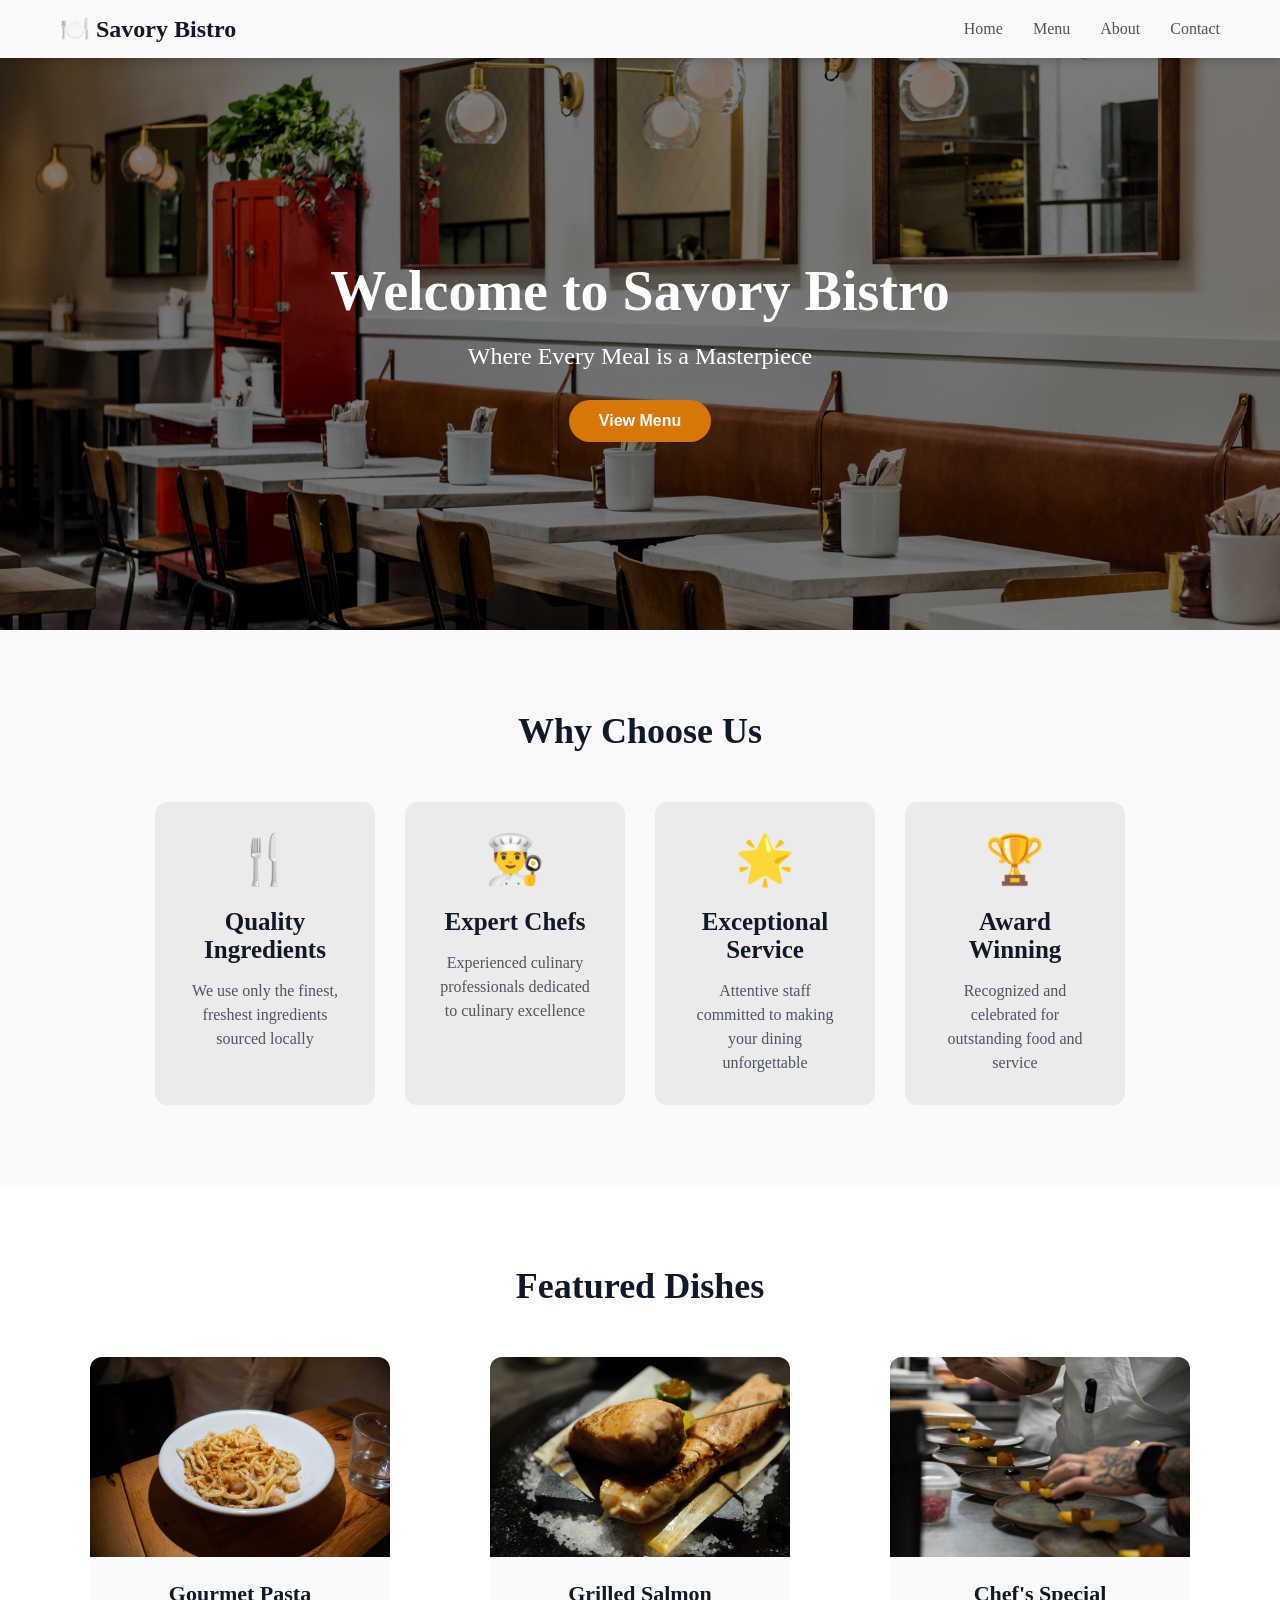
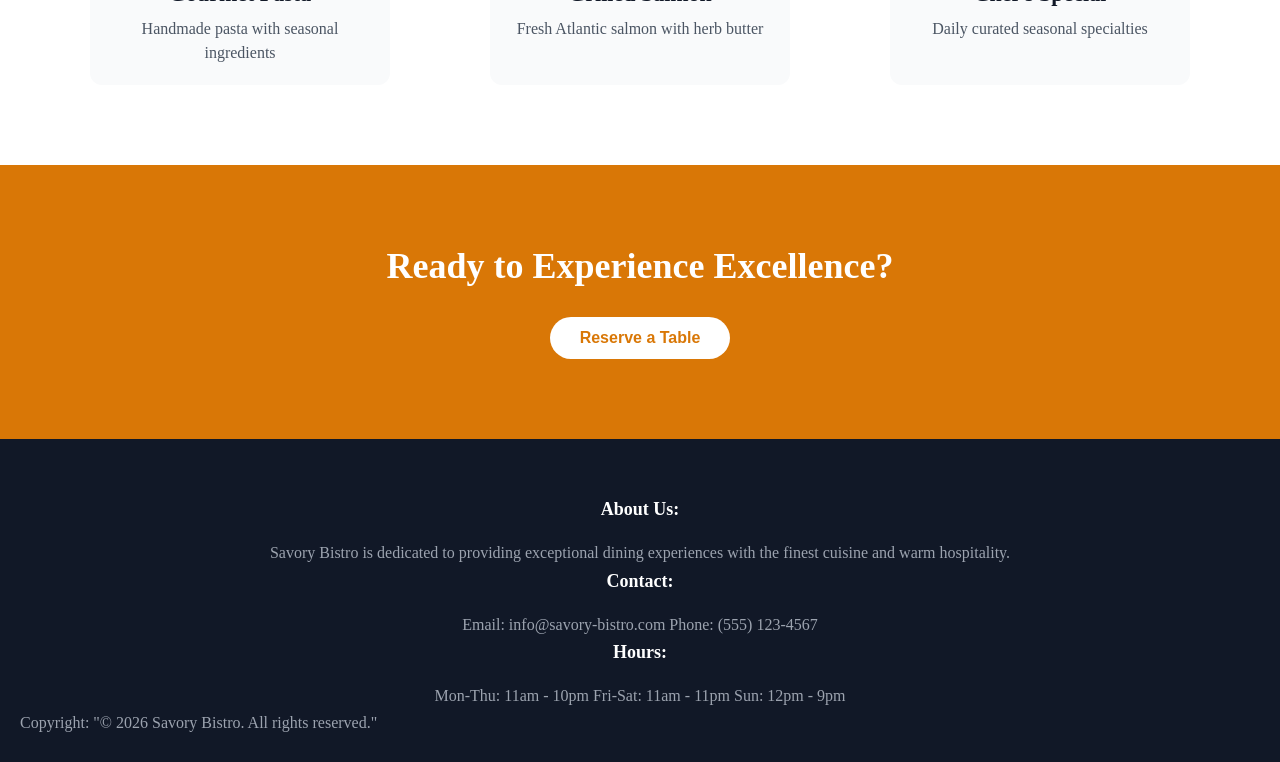
==== From-Canva-Websites/First Business Website/index.html @ 53d2c81d "added a test comment" ====
<!doctype html>
<html>
  <head>
    <meta charset="UTF-8" />
    <meta name="viewport" content="width=device-width, initial-scale=1.0" />
    <link rel="stylesheet" href="style.css">
    <title>Food Business Website</title>
  </head>
  <body>
    <nav class="navbar">
      <div class="nav-container">
        <div><h1>🍽️ Savory Bistro</h1></div>
        <ul class="nav-menu">
          <li><a href="index.html">Home</a></li>
          <li><a href="menu.html">Menu</a></li>
          <li><a href="about.html">About</a></li>
          <li><a href="contact.html">Contact</a></li>
        </ul>
        <div class="hamburger"></div>
      </div>
    </nav>
    <section class="hero">
      <div class="hero-content">
        <h1>Welcome to Savory Bistro</h1>
        <p>Where Every Meal is a Masterpiece</p>
        <button class="btn btn-primary">View Menu</button>
      </div>
    </section>
    <section class="why-choose-us">
      <h2>Why Choose Us</h2>
      <div class="cards-grid">
        <div class="card">
          <div class="card-icon">🍴</div>
          <h3>Quality Ingredients</h3>
          <p>We use only the finest, freshest ingredients sourced locally</p>
        </div>
        <div class="card">
          <div class="card-icon">👨‍🍳</div>
          <h3>Expert Chefs</h3>
          <p>
            Experienced culinary professionals dedicated to culinary excellence
          </p>
        </div>
        <div class="card">
          <div class="card-icon">🌟</div>
          <h3>Exceptional Service</h3>
          <p>Attentive staff committed to making your dining unforgettable</p>
        </div>
        <div class="card">
          <div class="card-icon">🏆</div>
          <h3>Award Winning</h3>
          <p>Recognized and celebrated for outstanding food and service</p>
        </div>
      </div>
    </section>
    <section class="featured-dishes">
      <h2>Featured Dishes</h2>
      <div class="dishes-grid">
        <div class="dish-card">
          <img src="../images/Gourmet-Pasta.jpg" alt="Gourmet Pasta">
          <h3>Gourmet Pasta</h3>
          <p>Handmade pasta with seasonal ingredients</p>
        </div>
        <div class="dish-card">
          <img src="../images/Grilled-Salmon.jpg" alt="Grilled Salmon" />
          <h3>Grilled Salmon</h3>
          <p>Fresh Atlantic salmon with herb butter</p>
        </div>
        <div class="dish-card">
          <img src="../images/Chef's-Special.jpg" alt="Chef's Special" />
          <h3>Chef's Special</h3>
          <p>Daily curated seasonal specialties</p>
        </div>
      </div>
    </section>
    <section class="cta-banner">
      <h2>Ready to Experience Excellence?</h2>
      <button class="btn btn-secondary">Reserve a Table</button>
    </section>
    <footer class="footer">
      <div class="footer-content">
        <div class="footer-section">
          <h4>About Us:</h4>
          <p>
            Savory Bistro is dedicated to providing exceptional dining
            experiences with the finest cuisine and warm hospitality.
          </p>
        </div>
      </div>
      <div class="footer-content">
        <div class="footer-section">
          <h4>Contact:</h4>
          <p>Email: info@savory-bistro.com Phone: (555) 123-4567</p>
        </div>
      </div>
      <div class="footer-content">
        <div class="footer-section">
          <h4>Hours:</h4>
          <p>Mon-Thu: 11am - 10pm Fri-Sat: 11am - 11pm Sun: 12pm - 9pm</p>
        </div>
      </div>
      <p>Copyright: "© 2026 Savory Bistro. All rights reserved."</p>
    </footer>
  </body>
</html> <!--test-->
---- From-Canva-Websites/First Business Website/style.css ----
* {
    margin: 0;
    padding: 0;
    box-sizing: border-box;
}

body {
    margin: 0;
    padding: 0;
}

.navbar {
background-color:rgb(250, 250, 250);
box-shadow: 0 2px 10px rgba(0,0,0,0.2);
position: fixed;
top: 0;
width: 100%;
z-index: 1000;
}

.nav-container{
max-width: 1200px;
margin: 0 auto;
display: flex;
justify-content: space-between;
align-items: center;
padding: 15px 20px;
width: 100%;
}

.navbar h1 {
margin: 0;
font-size: 24px;
color: #111827;
}

.nav-menu {
list-style: none;
display: flex;
gap: 30px;
margin: 0;
padding: 0;
margin-left: auto;
}

.nav-menu li a {
text-decoration: none;
color: #4b5563;
font-weight: 500;
padding: 8px 0;
}

.nav-menu li a:hover {
color: #d97706;
}

.nav-menu li a.active {
color: #d97706;
font-weight: bold;
}

.hero {
    background-image: url('../images/interior.jpg');
    background-size: cover;
    background-position: center;
    height: 70vh;
    display: flex;
    align-items: center;
    justify-content: center;
    text-align: center;
    margin-top: 0px;
    padding-top: 70px;
    position: relative;
}

.hero::before {
    content: '';
    position: absolute;
    top: 0;
    left: 0;
    width: 100%;
    height: 100%;
    background-color: rgba(0, 0, 0, 0.5);
    z-index: 1;
}

.hero-content {
    color: white;
    max-width: 800px;
    padding: 20px;
    position: relative;
    z-index: 2;
}

.hero h1 {
font-size: 56px;
margin: 0 0 20px 0;
}


.hero p {
font-size: 24px;
margin: 0 0 30px 0;
}

.btn {
display: inline-block;
padding: 12px 30px;
border: none;
border-radius: 30px;
font-size: 16px;
font-weight: 600;
cursor: pointer;
transition: all 0.3s ease;
}

.btn-primary {
background-color: #d97706;
color: white;
}

.btn-primary:hover {
background-color: #b45309;
}

.btn-secondary {
    background-color: #92400e;
    color: white;
}

.btn-secondary:hover {
background-color: #78350f;
}

.why-choose-us {
padding: 80px 20px;
text-align: center;
background-color: #f9fafb;
}

.why-choose-us h2 {
font-size: 36px;
color: #111827;
margin-bottom: 50px;
}

.cards-grid {
display: flex;
justify-content: center;
gap: 30px;
max-width: 1300px;
margin: 0 auto;
flex-wrap: wrap;
}

.card {
background-color: rgb(236, 235, 235);
padding: 30px;
border-radius: 12px;
text-align: center;
flex: 0 0 220px;
transition: transform 0.3s ease;
display: flex;
flex-direction: column;
min-height: 280px;
}

.card:hover {
transform: translateY(-10px);
}

.card-icon {
font-size: 48px;
margin-bottom: 20px;
}

.card h3 {
font-size: 25px;
color: #111827;
margin-bottom: 15px;
}

.card p {
color: #4b5563;
line-height: 1.5;
flex-grow: 1;
}

.featured-dishes {
padding: 80px 20px;
text-align: center;
background-color: white;
}

.featured-dishes h2 {
font-size: 36px;
color: #111827;
margin-bottom: 50px;
}

.dishes-grid {
display: flex;
justify-content: center;
gap: 100px;
max-width: 1200px;
margin: 0 auto;
flex-wrap: wrap;
}

.dish-card {
background-color: #f9fafb;
border-radius: 12px;
overflow: hidden;
width: 300px;
transition: transform 0.3s ease, box-shadow 0.3s ease;
}

.dish-card:hover {
transform: translateY(-10px);
box-shadow: 0 10px 20px rgba(0,0,0,0.1);
}

.dish-card img {
width: 100%;
height: 200px;
object-fit: cover;
}

.dish-card h3 {
font-size: 22px;
color: #111827;
margin: 20px 0 10px;
padding: 0 15px;
}

.dish-card p {
color: #4b5563;
padding: 0 15px 20px;
line-height: 1.5;
}

.cta-banner {
background-color: #d97706;
padding: 80px 20px;
text-align: center;
color: white;
}

.cta-banner h2 {
font-size: 36px;
margin-bottom: 30px;
}

.cta-banner .btn-secondary {
background-color: white;
color: #d97706;
}

.cta-banner .btn-secondary:hover {
background-color: #fef3c7;
color: #b45309;
}

.footer {
background-color: #111827;
color: #9ca3af;
padding: 60px 20px 30px;
}

.footer-content {
display: flex;
justify-content: center;
max-width: 1200px;
margin: 0 auto;
flex-wrap: wrap;
gap: 40px;
}

.footer-section {
text-align: center;
min-width: 200px;
}

.footer-section h4 {
color: white;
font-size: 18px;
margin-bottom: 20px;
}

.footer-section p {
line-height: 1.6;
margin: 5px 0;
}

.footer-bottom {
text-align: center;
padding-top: 40px;
margin-top: 40px;
border-top: 1px solid #374151;
font-size: 14px;
}
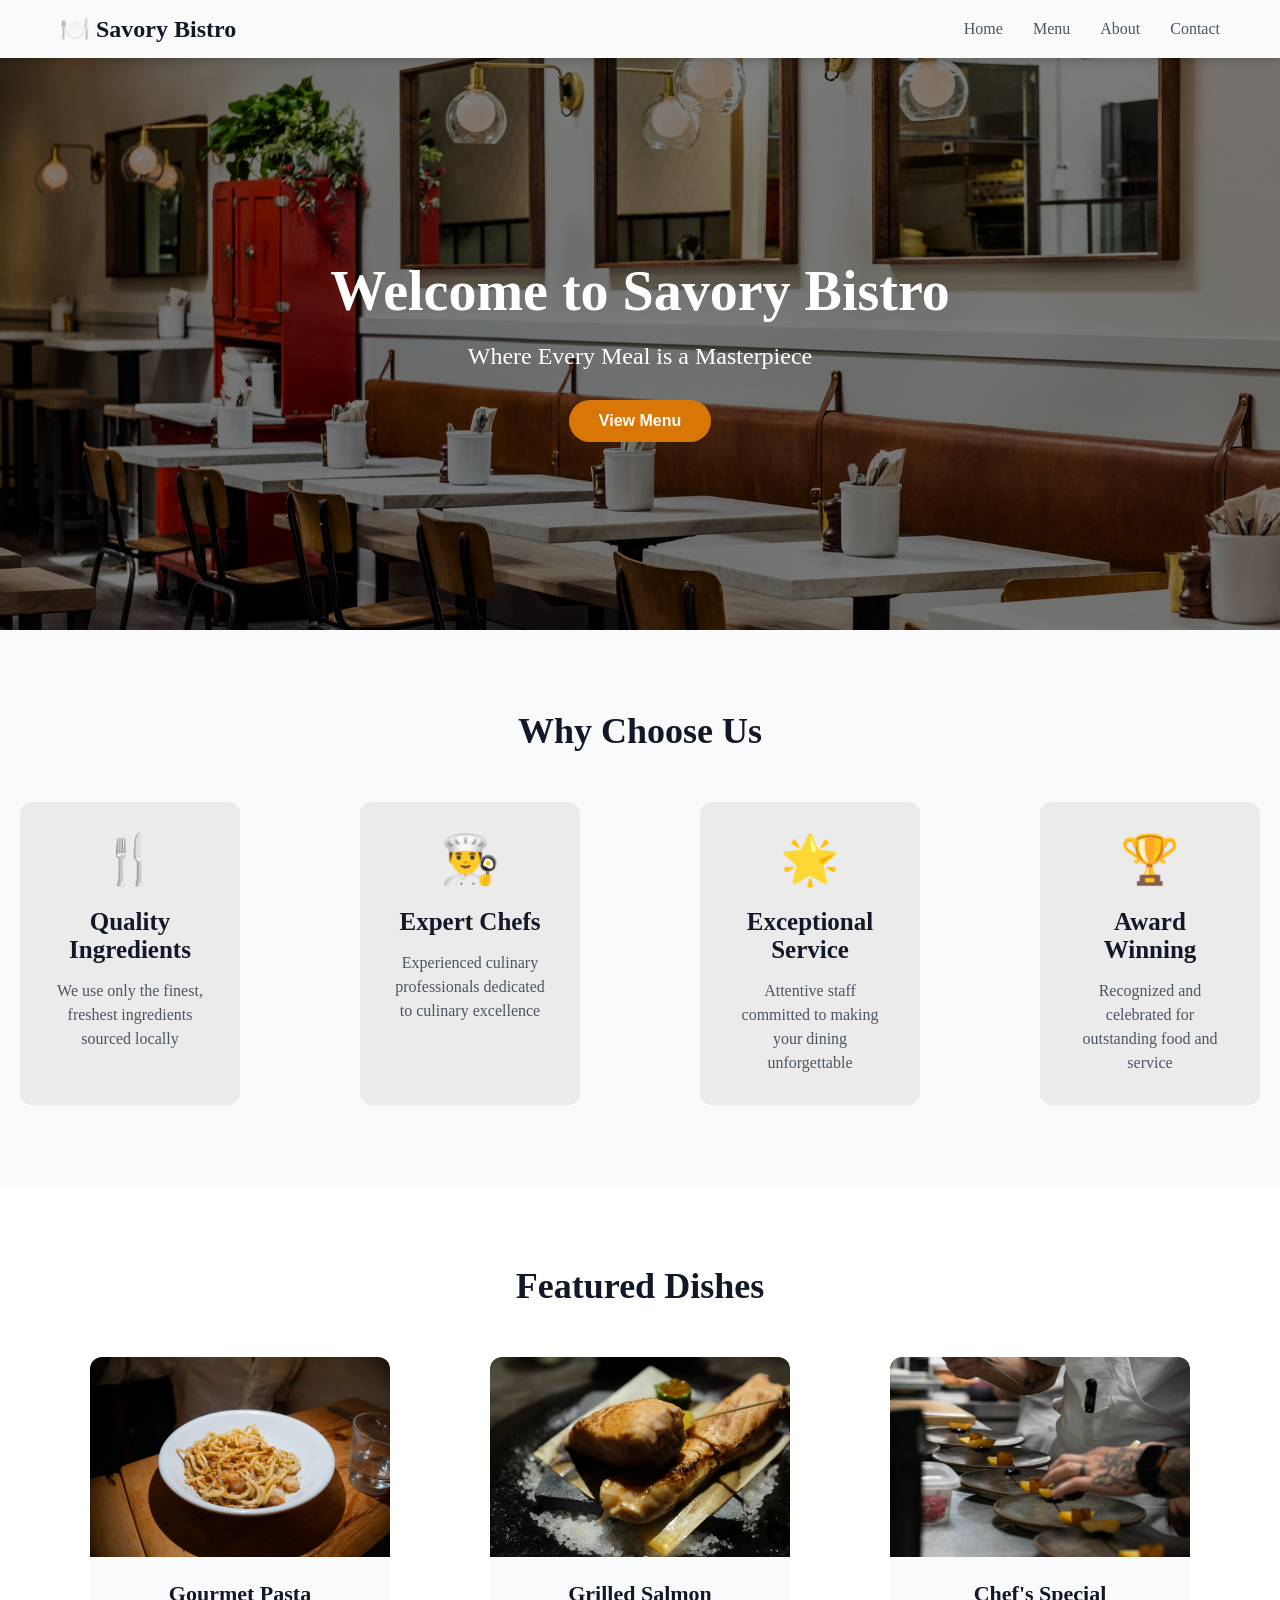
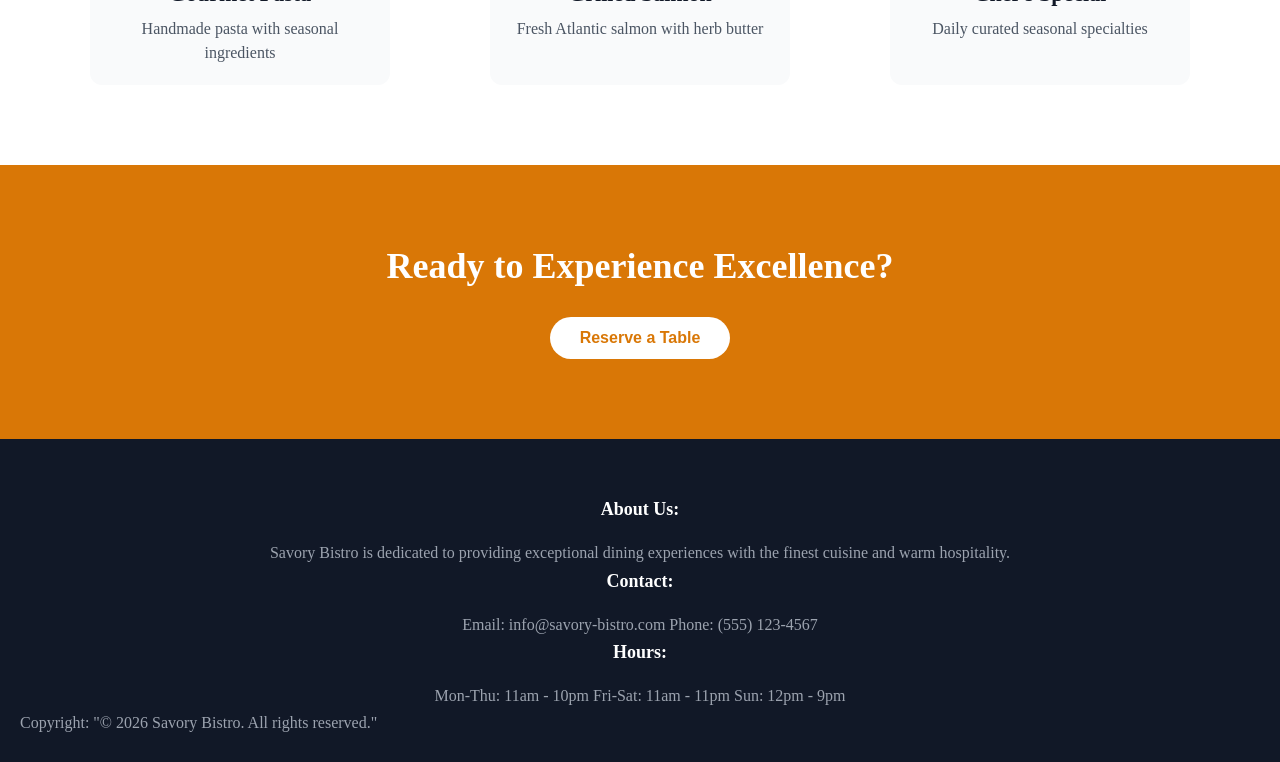
==== commit 888afa49: "added html and css to 'menu' nav bar" ====
--- a/From-Canva-Websites/First Business Website/index.html
+++ b/From-Canva-Websites/First Business Website/index.html
@@ -3,10 +3,12 @@
   <head>
     <meta charset="UTF-8" />
     <meta name="viewport" content="width=device-width, initial-scale=1.0" />
-    <link rel="stylesheet" href="style.css">
+    <link rel="stylesheet" href="style.css" />
     <title>Food Business Website</title>
   </head>
   <body>
+    <!--NAVIGATION BAR-->
+
     <nav class="navbar">
       <div class="nav-container">
         <div><h1>🍽️ Savory Bistro</h1></div>
@@ -19,6 +21,7 @@
         <div class="hamburger"></div>
       </div>
     </nav>
+
     <section class="hero">
       <div class="hero-content">
         <h1>Welcome to Savory Bistro</h1>
@@ -57,7 +60,7 @@
       <h2>Featured Dishes</h2>
       <div class="dishes-grid">
         <div class="dish-card">
-          <img src="../images/Gourmet-Pasta.jpg" alt="Gourmet Pasta">
+          <img src="../images/Gourmet-Pasta.jpg" alt="Gourmet Pasta" />
           <h3>Gourmet Pasta</h3>
           <p>Handmade pasta with seasonal ingredients</p>
         </div>
@@ -77,6 +80,9 @@
       <h2>Ready to Experience Excellence?</h2>
       <button class="btn btn-secondary">Reserve a Table</button>
     </section>
+
+    <!--FOOTER-->
+
     <footer class="footer">
       <div class="footer-content">
         <div class="footer-section">
@@ -102,4 +108,4 @@
       <p>Copyright: "© 2026 Savory Bistro. All rights reserved."</p>
     </footer>
   </body>
-</html> <!--test-->
+</html>
--- a/From-Canva-Websites/First Business Website/style.css
+++ b/From-Canva-Websites/First Business Website/style.css
@@ -1,3 +1,9 @@
+
+
+
+                        /* ==================== INDEX PAGE ==================== */
+
+
 * {
     margin: 0;
     padding: 0;
@@ -147,7 +153,7 @@
 .cards-grid {
 display: flex;
 justify-content: center;
-gap: 30px;
+gap: 120px;
 max-width: 1300px;
 margin: 0 auto;
 flex-wrap: wrap;
@@ -299,9 +305,114 @@
 border-top: 1px solid #374151;
 font-size: 14px;
 }
-
  
 
 
-
-
+      
+                        /* ==================== MENU PAGE ==================== */
+
+
+
+
+
+.page-hero {
+height: 40vh;
+background-color: #d97706;
+display: flex;
+align-items: center;
+justify-content: center;
+text-align: center;
+margin-top: 0;
+padding-top: 70px;
+}
+
+.page-hero-content {
+color: #ffffff;
+}
+
+.page-hero-content h1 {
+font-size: 48px;
+margin-bottom: 15px;
+}
+
+.category-tabs {
+display: flex;
+justify-content: center;
+gap: 15px;
+margin: 50px 0;
+flex-wrap: wrap;
+}
+
+.tab-btn {
+padding: 10px 30px;
+background-color: transparent;
+border: 2px solid #d97706;
+border-radius: 30px;
+font-size: 16px;
+font-weight: 600;
+cursor: pointer;
+transition: all 0.3s ease;
+}
+
+.tab-btn.active {
+background-color: #d97706;
+color: white;
+}
+
+.menu-grid {
+display: grid;
+grid-template-columns: repeat(2, 1fr);
+gap: 30px;
+max-width: 1200px;
+margin: 0 auto 80px;
+padding: 0 20px;
+}
+
+.menu-item {
+background-color: #f9fafb;
+padding: 25px;
+border-radius: 12px;
+transition: transform 0.3s ease, box-shadow 0.3s ease;
+}
+
+.menu-item:hover {
+transform: translateY(-5px);
+box-shadow: 0 10px 20px rgba(0,0,0,0.1);
+}
+
+.menu-item h3 {
+font-size: 22px;
+color: #111827;
+margin-bottom: 12px;
+}
+
+.menu-item p {
+color: #4b5563;
+line-height: 1.5;
+margin-bottom: 15px;
+}
+
+.price {
+display: inline-block;
+font-weight: bold;
+color: #d97706;
+font-size: 18px;
+}
+
+
+
+
+
+
+
+
+
+
+
+
+
+
+
+
+
+
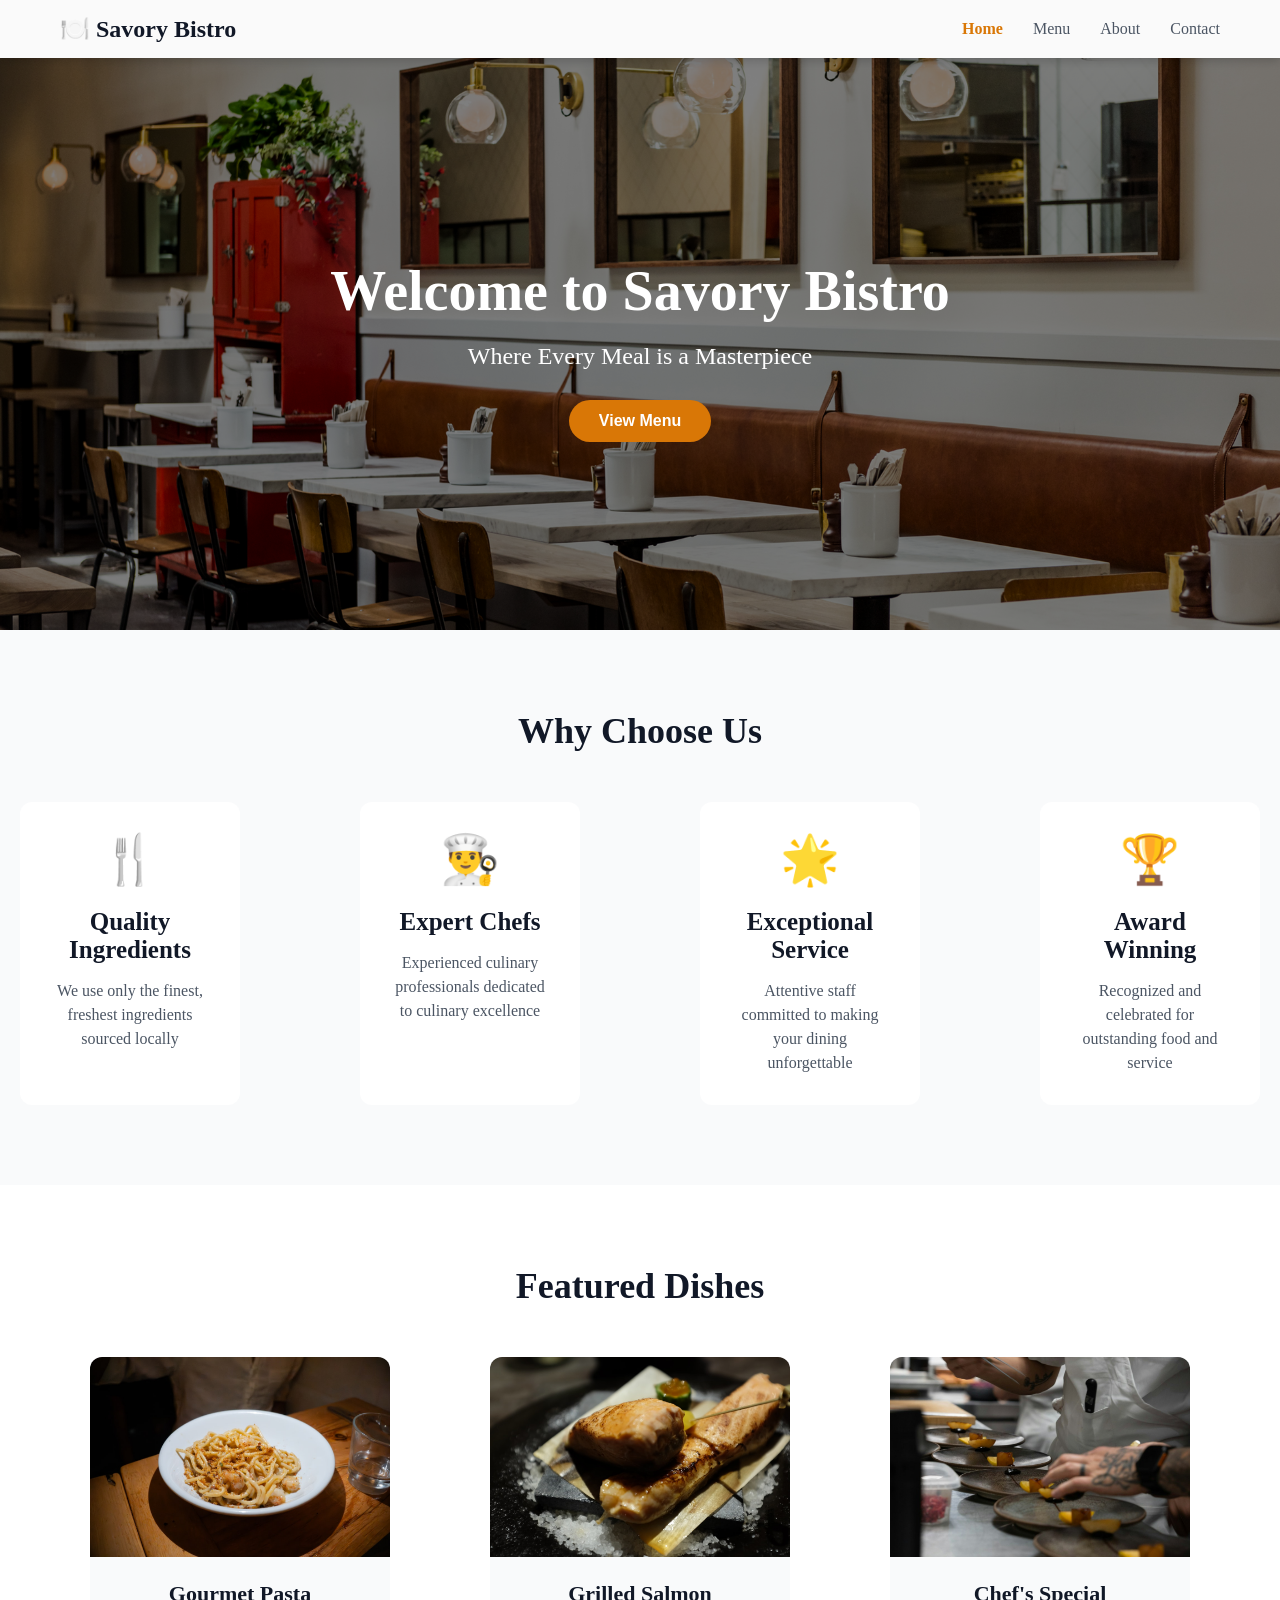
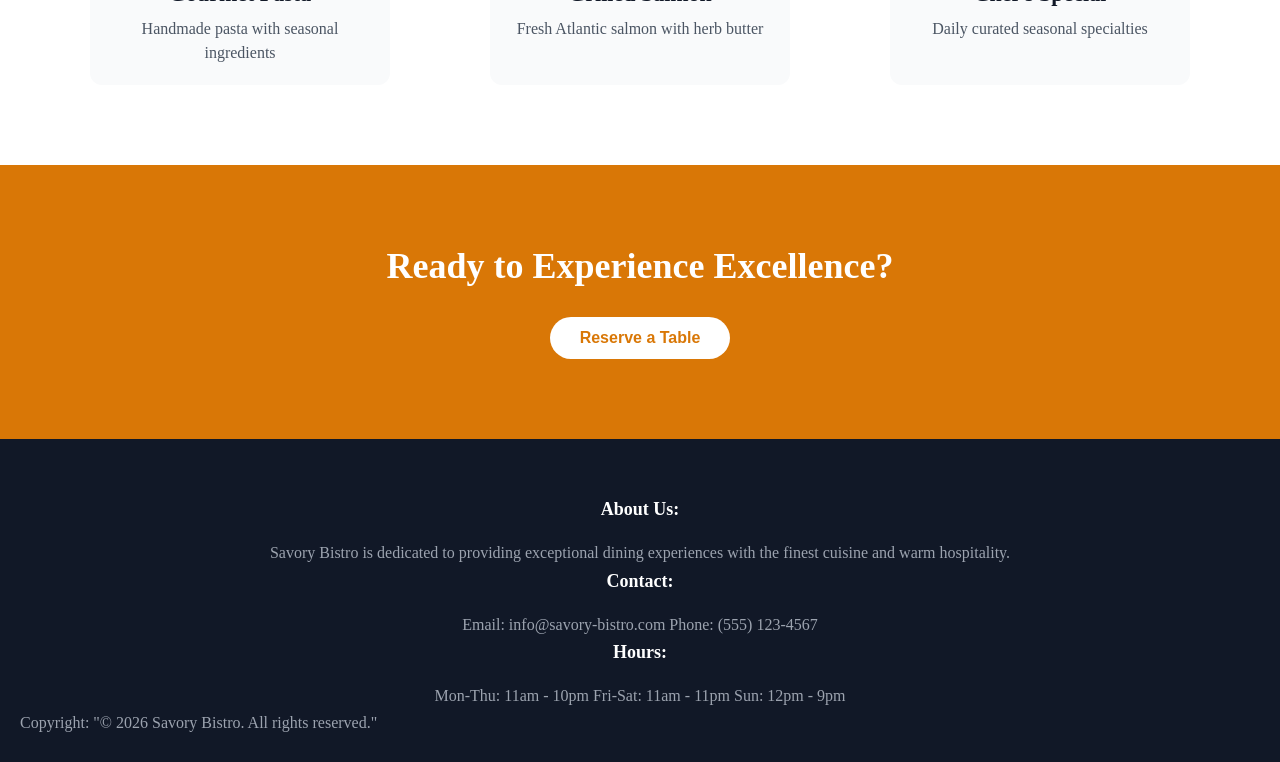
==== commit bc6b5cc4: "added contents and styling in about" ====
--- a/From-Canva-Websites/First Business Website/index.html
+++ b/From-Canva-Websites/First Business Website/index.html
@@ -13,7 +13,7 @@
       <div class="nav-container">
         <div><h1>🍽️ Savory Bistro</h1></div>
         <ul class="nav-menu">
-          <li><a href="index.html">Home</a></li>
+          <li><a href="index.html" class="active">Home</a></li>
           <li><a href="menu.html">Menu</a></li>
           <li><a href="about.html">About</a></li>
           <li><a href="contact.html">Contact</a></li>
--- a/From-Canva-Websites/First Business Website/style.css
+++ b/From-Canva-Websites/First Business Website/style.css
@@ -1,18 +1,18 @@
 
 
 
-                        /* ==================== INDEX PAGE ==================== */
+                        /* ==================== INDEX(MOSTLY) PAGE AND OTHERS ==================== */
 
 
 * {
-    margin: 0;
-    padding: 0;
-    box-sizing: border-box;
+margin: 0;
+padding: 0;
+box-sizing: border-box;
 }
 
 body {
-    margin: 0;
-    padding: 0;
+margin: 0;
+padding: 0;
 }
 
 .navbar {
@@ -160,7 +160,7 @@
 }
 
 .card {
-background-color: rgb(236, 235, 235);
+background-color: rgb(255, 255, 255);
 padding: 30px;
 border-radius: 12px;
 text-align: center;
@@ -398,21 +398,211 @@
 color: #d97706;
 font-size: 18px;
 }
-
-
-
-
-
-
-
-
-
-
-
-
-
-
-
-
-
-
+ 
+
+
+      
+                        /* ==================== ABOUT PAGE ==================== */
+
+ 
+
+
+      
+.story-section {
+padding: 80px 20px;
+background-color: #f9fafb;
+}
+
+.story-container {
+max-width: 1200px;
+margin: 0 auto;
+display: grid;
+grid-template-columns: 1fr 1fr;
+gap: 50px;
+align-items: center;
+}
+
+.story-text h2 {
+font-size: 36px;
+color: #111827;
+margin-bottom: 20px;
+}
+
+.story-text p {
+font-size: 16px;
+color: #4b5563;
+line-height: 1.6;
+margin-bottom: 15px;
+}
+
+.story-image img {
+width: 100%;
+border-radius: 12px;
+height: 400px;
+object-fit: cover;
+}
+
+
+.values-section {
+padding: 80px 20px;
+text-align: center;
+background-color: #f9fafb;
+}
+
+.values-section h2 {
+font-size: 36px;
+color: #111827;
+margin-bottom: 50px;
+}
+
+.values-grid {
+display: grid;
+grid-template-columns: repeat(4, 1fr);
+gap: 30px;
+max-width: 1200px;
+margin: 0 auto;
+padding: 0 20px;
+}
+
+.values-card {
+background-color: white;
+padding: 30px;
+border-radius: 12px;
+text-align: center;
+transition: transform 0.3s ease;
+}
+
+.values-card:hover {
+transform: translateY(-5px);
+}
+
+.value-icon {
+font-size: 48px;
+margin-bottom: 20px;
+}
+
+.values-card h3 {
+font-size: 22px;
+color: #111827;
+margin-bottom: 15px;
+}
+
+.values-card p {
+color: #4b5563;
+line-height: 1.5;
+}
+
+
+
+
+
+
+.farm-section {
+padding: 80px 20px;
+background-color: white;
+}
+
+.farm-container {
+max-width: 1200px;
+margin: 0 auto;
+display: grid;
+grid-template-columns: 1fr 1fr;
+gap: 50px;
+align-items: center;
+}
+
+.farm-image img {
+width: 100%;
+border-radius: 12px;
+height: 400px;
+object-fit: cover;
+object-position: 30% 50%;
+}
+
+.farm-text h2 {
+font-size: 36px;
+color: #111827;
+margin-bottom: 20px;
+}
+
+.farm-text p {
+font-size: 16px;
+color: #4b5563;
+line-height: 1.6;
+margin-bottom: 15px;
+}
+
+.team-section {
+padding: 80px 20px;
+text-align: center;
+background-color: #f9fafb;
+}
+
+.team-section h2 {
+font-size: 36px;
+color: #111827;
+margin-bottom: 50px;
+}
+
+.team-grid {
+display: grid;
+grid-template-columns: repeat(4, 1fr);
+gap: 30px;
+max-width: 1200px;
+margin: 0 auto;
+}
+
+.team-card {
+background-color: white;
+padding: 30px;
+border-radius: 12px;
+text-align: center;
+transition: transform 0.3s ease;
+}
+
+.team-card:hover  {
+transform: translateY(-5px);
+}
+
+.team-icon {
+font-size: 48px;
+margin-bottom: 20px;
+}
+
+.team-card h3 {
+font-size: 20px;
+color: #111827;
+margin-bottom: 10px;
+}
+
+.team-card p {
+color: #4b5563;
+font-size: 14px;
+line-height: 1.5;
+}
+
+
+
+
+
+
+
+
+
+
+
+
+
+
+
+
+
+
+
+
+
+
+
+
+
+
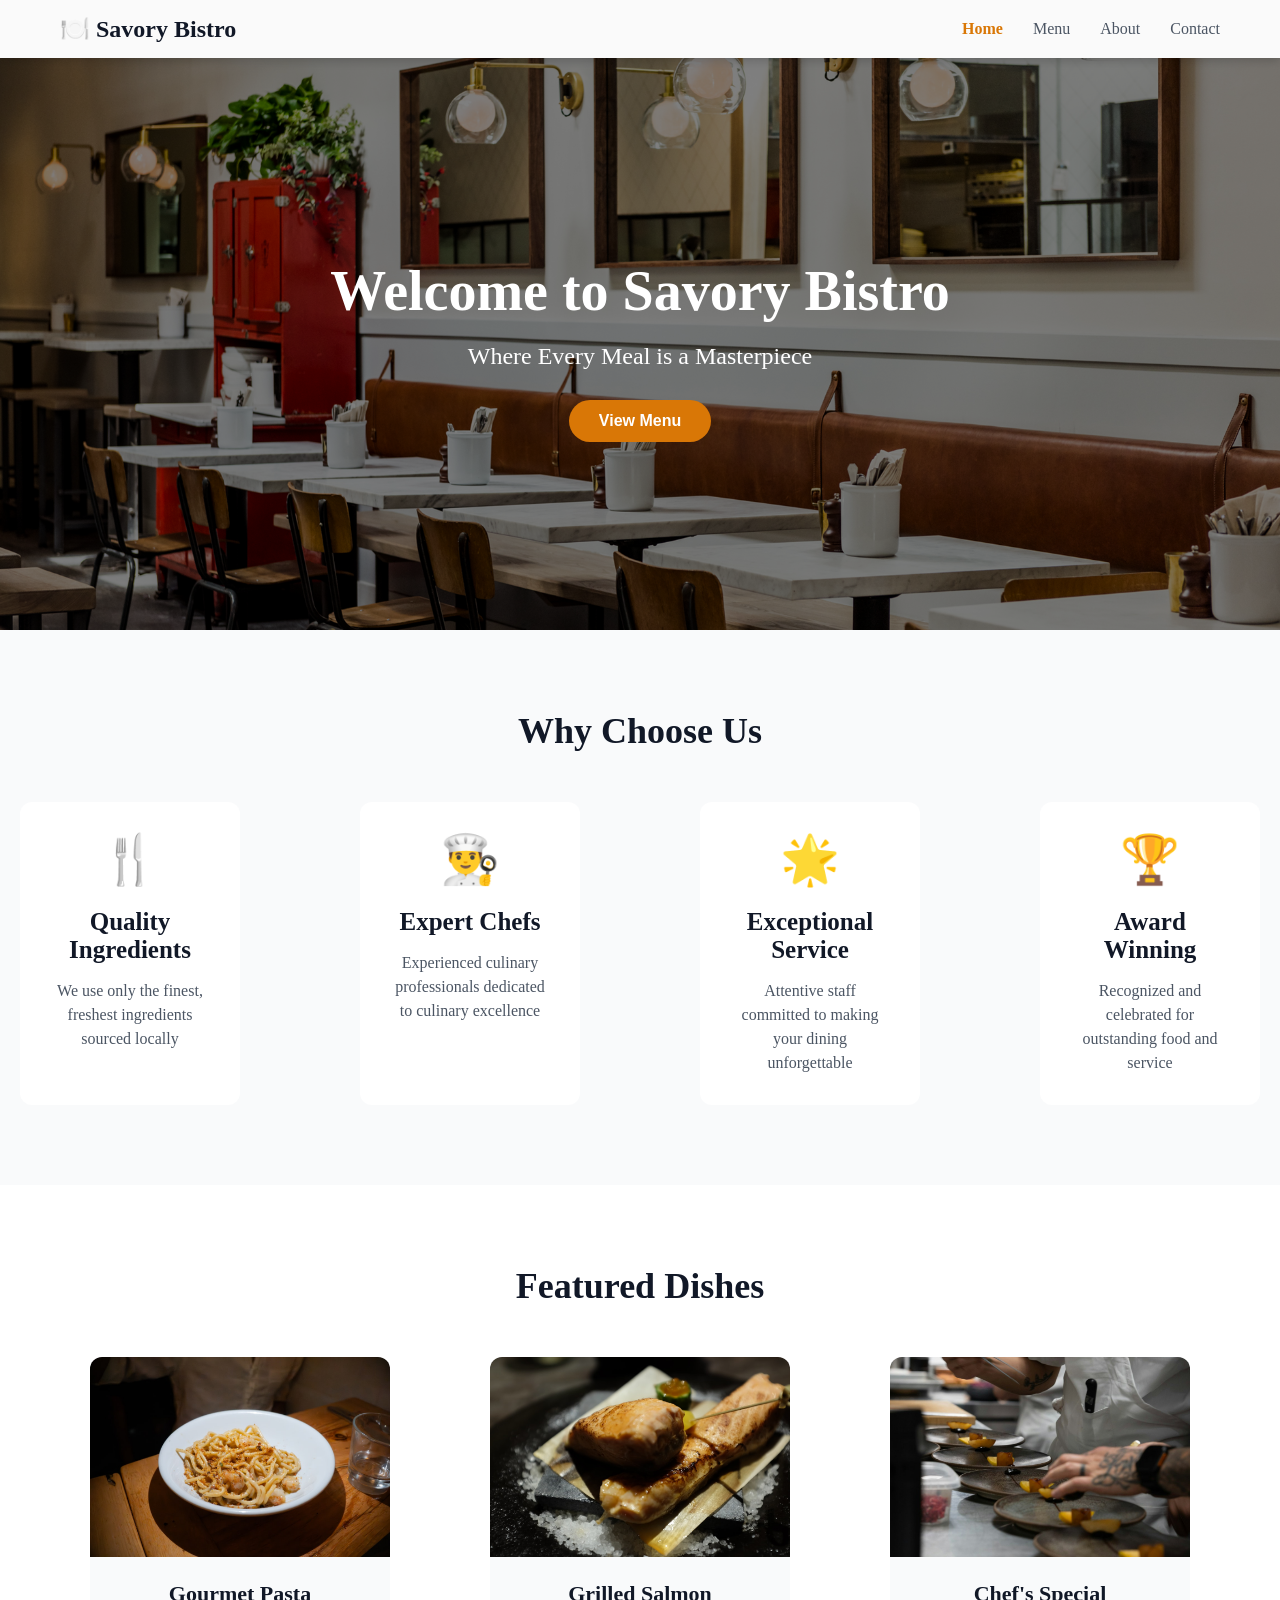
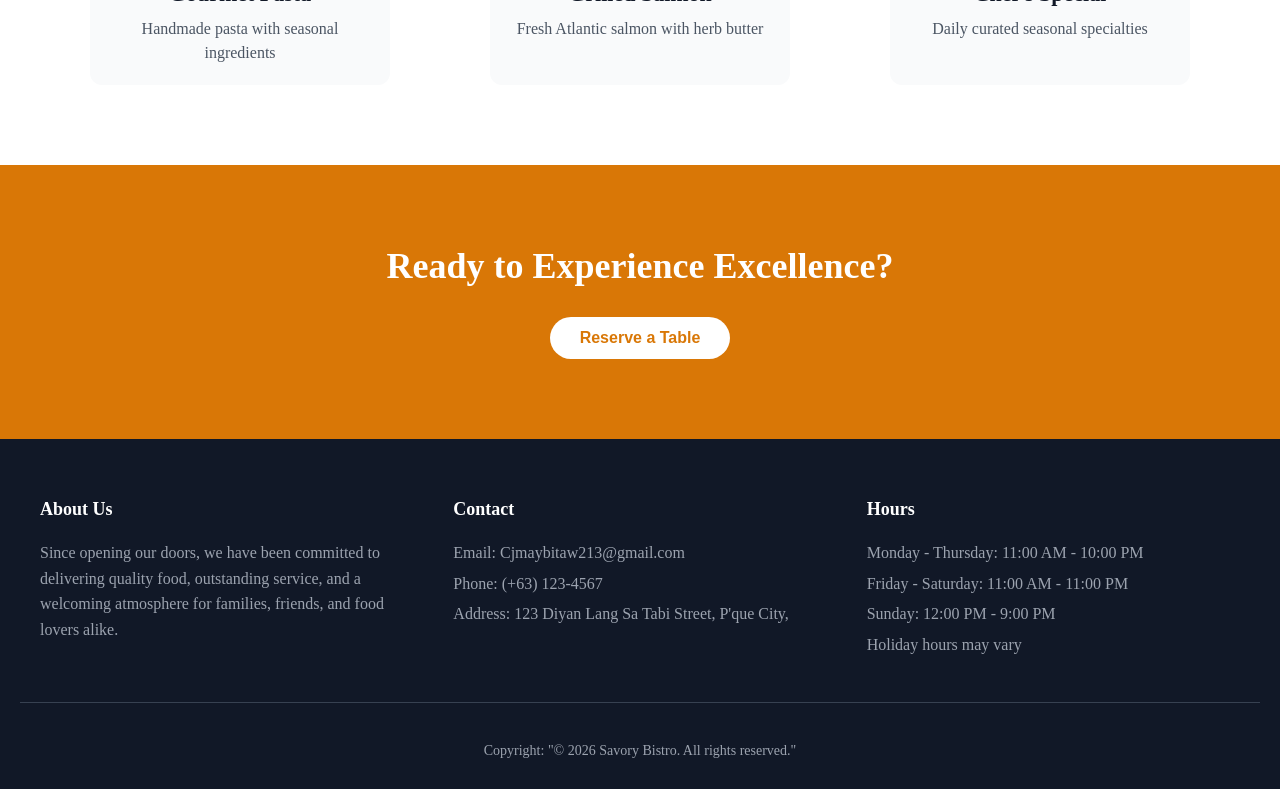
==== commit dcca8f50: "updated the footer" ====
--- a/From-Canva-Websites/First Business Website/index.html
+++ b/From-Canva-Websites/First Business Website/index.html
@@ -86,26 +86,35 @@
     <footer class="footer">
       <div class="footer-content">
         <div class="footer-section">
-          <h4>About Us:</h4>
-          <p>
-            Savory Bistro is dedicated to providing exceptional dining
-            experiences with the finest cuisine and warm hospitality.
-          </p>
+          <h4>About Us</h4>
+          <p>Since opening our doors, we have been committed to delivering quality food, outstanding service, and a welcoming atmosphere for families, friends, and food lovers alike.</p>
+        </div>
+
+        <div class="footer-section">
+          <h4>Contact</h4>
+          <p>Email: Cjmaybitaw213@gmail.com</p>
+          <p>Phone: (+63) 123-4567</p>
+          <p>Address: 123 Diyan Lang Sa Tabi Street, P'que City,</p>
+        </div>
+
+        <div class="footer-section">
+          <h4>Hours</h4>
+          <p>Monday - Thursday: 11:00 AM - 10:00 PM</p>
+          <p>Friday - Saturday: 11:00 AM - 11:00 PM</p>
+          <p>Sunday: 12:00 PM - 9:00 PM</p>
+          <p>Holiday hours may vary</p>
         </div>
       </div>
-      <div class="footer-content">
-        <div class="footer-section">
-          <h4>Contact:</h4>
-          <p>Email: info@savory-bistro.com Phone: (555) 123-4567</p>
-        </div>
+      
+      <div class="footer-bottom">
+        <p>Copyright: "© 2026 Savory Bistro. All rights reserved."</p>
       </div>
-      <div class="footer-content">
-        <div class="footer-section">
-          <h4>Hours:</h4>
-          <p>Mon-Thu: 11am - 10pm Fri-Sat: 11am - 11pm Sun: 12pm - 9pm</p>
-        </div>
-      </div>
-      <p>Copyright: "© 2026 Savory Bistro. All rights reserved."</p>
     </footer>
   </body>
 </html>
+
+
+
+
+
+
--- a/From-Canva-Websites/First Business Website/style.css
+++ b/From-Canva-Websites/First Business Website/style.css
@@ -275,7 +275,7 @@
 
 .footer-content {
 display: flex;
-justify-content: center;
+justify-content: space-between;
 max-width: 1200px;
 margin: 0 auto;
 flex-wrap: wrap;
@@ -283,7 +283,7 @@
 }
 
 .footer-section {
-text-align: center;
+flex: 1;
 min-width: 200px;
 }
 
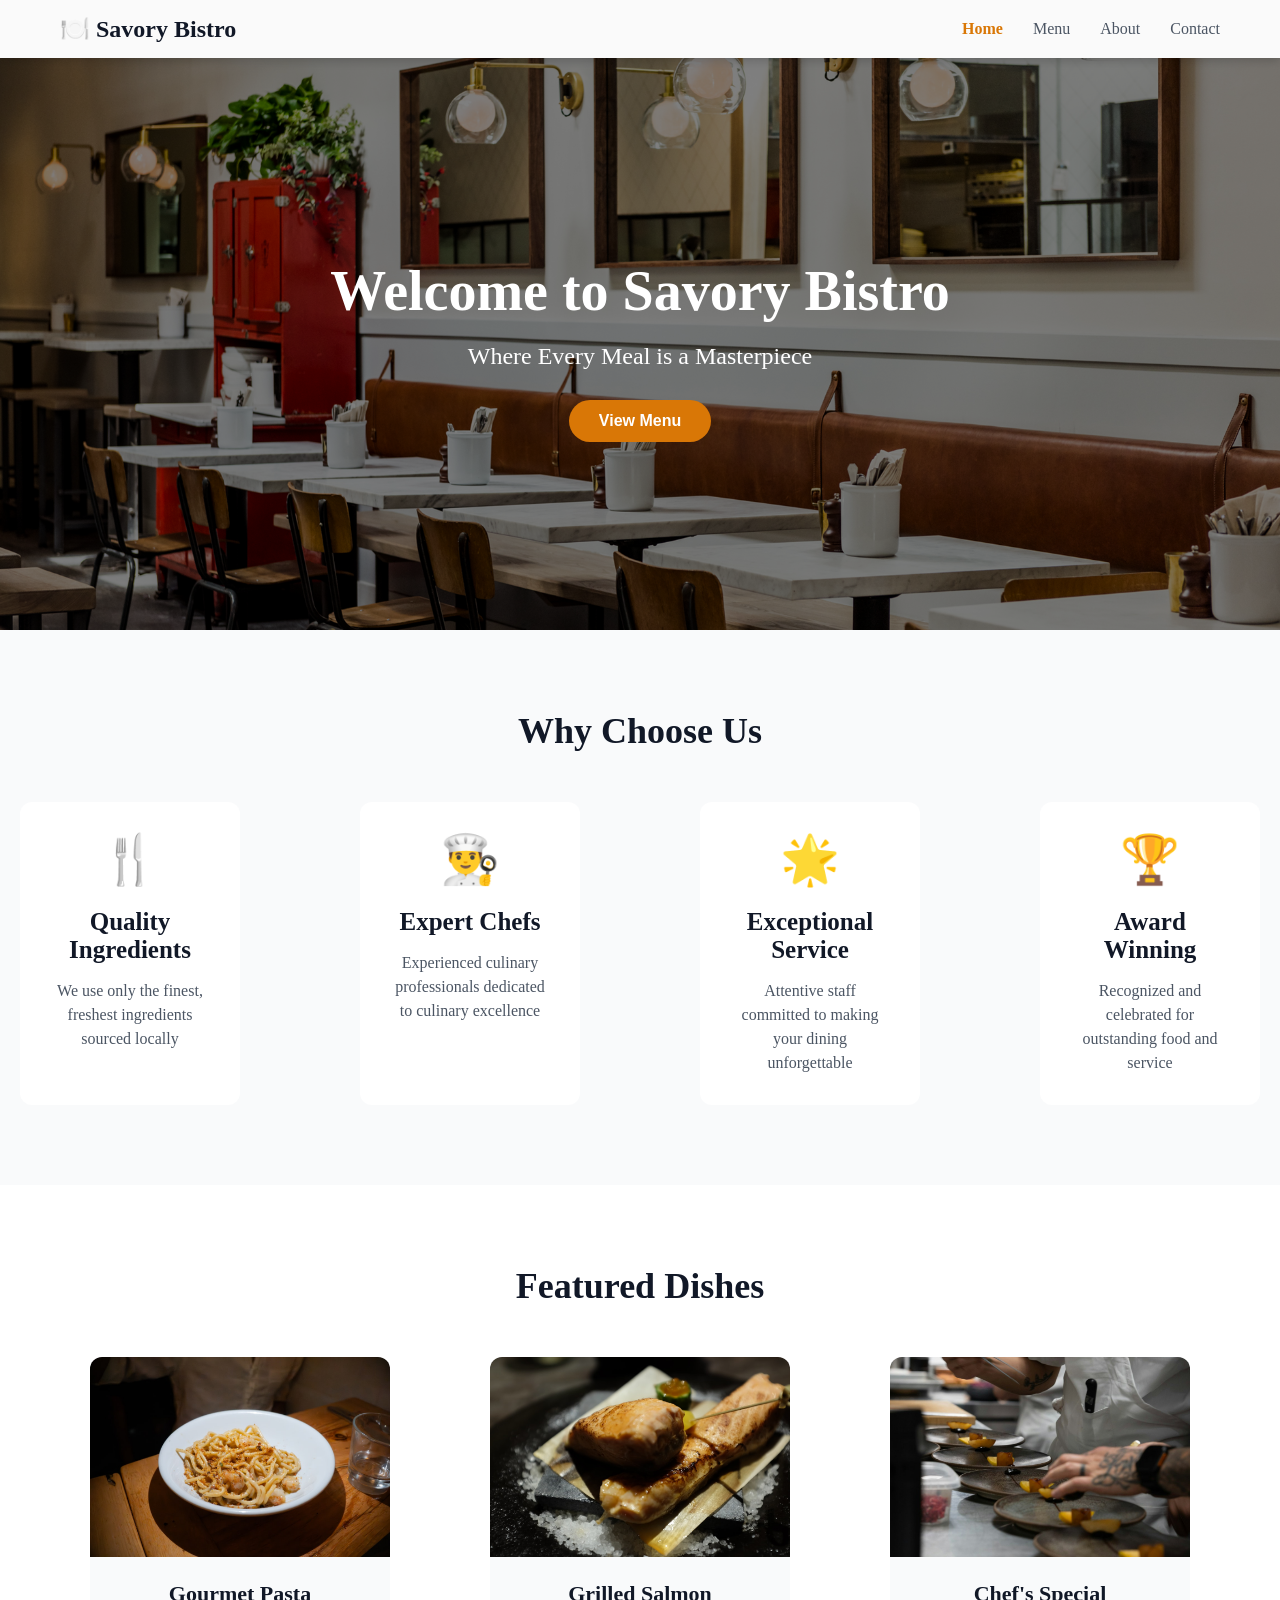
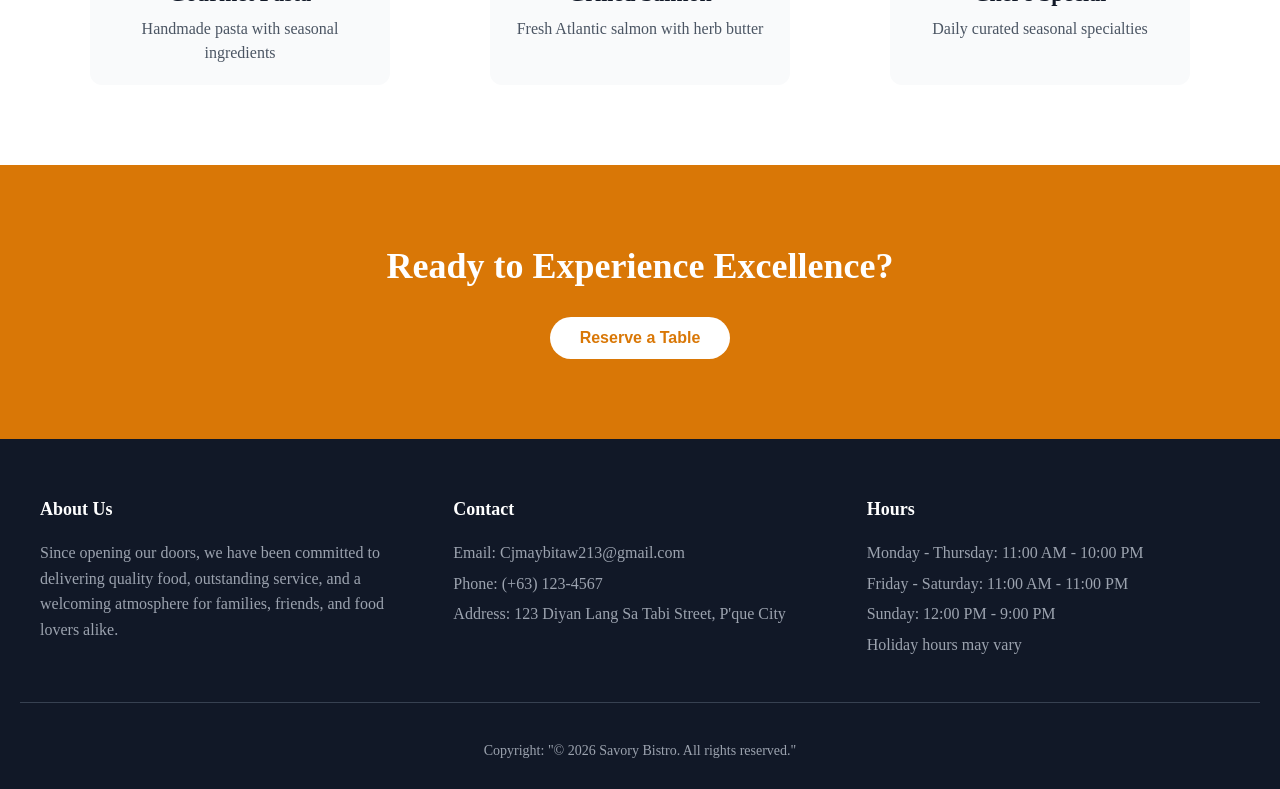
==== commit c88e1f53: "finished the last page(contact)" ====
--- a/From-Canva-Websites/First Business Website/index.html
+++ b/From-Canva-Websites/First Business Website/index.html
@@ -94,7 +94,7 @@
           <h4>Contact</h4>
           <p>Email: Cjmaybitaw213@gmail.com</p>
           <p>Phone: (+63) 123-4567</p>
-          <p>Address: 123 Diyan Lang Sa Tabi Street, P'que City,</p>
+          <p>Address: 123 Diyan Lang Sa Tabi Street, P'que City</p>
         </div>
 
         <div class="footer-section">
--- a/From-Canva-Websites/First Business Website/style.css
+++ b/From-Canva-Websites/First Business Website/style.css
@@ -580,29 +580,81 @@
 font-size: 14px;
 line-height: 1.5;
 }
-
-
-
-
-
-
-
-
-
-
-
-
-
-
-
-
-
-
-
-
-
-
-
-
-
-
+ 
+
+
+      
+                        /* ==================== CONTACT PAGE ==================== */
+ 
+
+
+      
+
+.contact-section {
+padding: 80px 20px;
+background-color: #f9fafb;
+}
+
+.contact-container {
+max-width: 1200px;
+margin: 0 auto;
+display: grid;
+grid-template-columns: 1fr 1fr;
+gap: 50px;
+}
+
+.contact-info h2 {
+font-size: 28px;
+color: #111827;
+margin-bottom: 20px;
+}
+
+.contact-info p {
+color: #4b5563;
+line-height: 1.6;
+margin-bottom: 10px;
+}
+
+.contact-info h3 {
+font-size: 20px;
+color: #111827;
+margin-top: 20px;
+margin-bottom: 15px;
+}
+
+.contact-form h2 {
+font-size: 28px;
+color: #111827;
+margin-bottom: 20px
+}
+
+.contact-form form {
+display: flex;
+flex-direction: column;
+gap: 15px;
+}
+
+.contact-form input, .contact-form textarea {
+padding: 12px;
+border: 1px solid #d1d5db;
+border-radius: 8px;
+font-size: 16px;
+font-family: inherit;
+}
+
+.contact-form textarea {
+min-height: 100px;
+resize: vertical;
+}
+
+.contact-form button {
+margin-top: 15px;
+}
+
+
+
+
+
+
+
+
